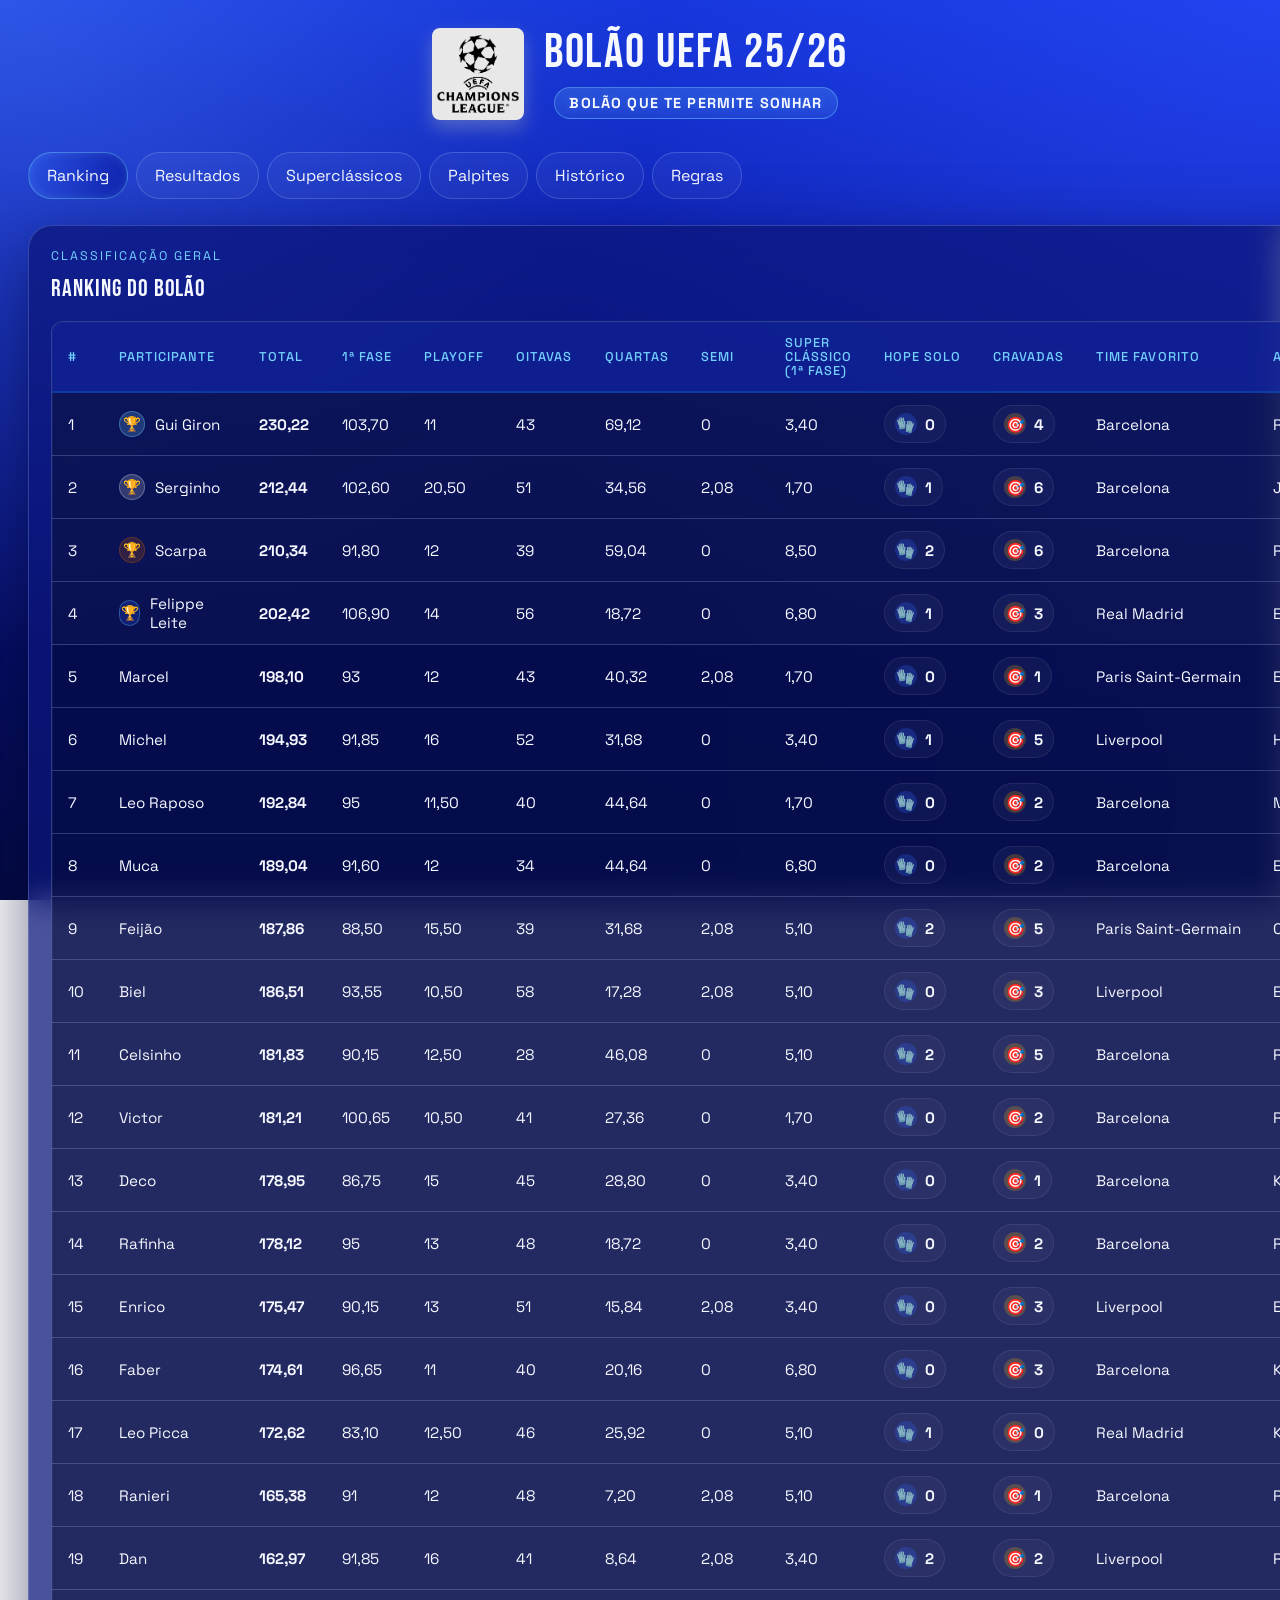
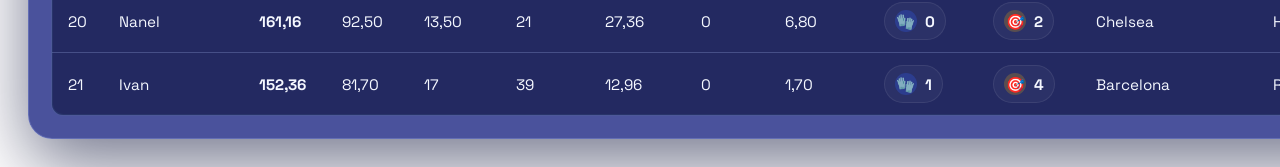
==== 2025-26/index.html @ ebaad3a2 "fix: melhorar ocupacao da pagina no export PDF de palpites" ====
<!doctype html>
<html lang="pt-BR">
  <head>
    <meta charset="UTF-8" />
    <meta name="viewport" content="width=device-width, initial-scale=1.0" />
    <title>Bolão UEFA 25/26</title>
    <link rel="preconnect" href="https://fonts.googleapis.com" />
    <link rel="preconnect" href="https://fonts.gstatic.com" crossorigin />
    <link
      href="https://fonts.googleapis.com/css2?family=Bebas+Neue&family=Space+Grotesk:wght@400;500;700&display=swap"
      rel="stylesheet"
    />
    <link rel="stylesheet" href="./styles.css?v=47.0" />
  </head>
  <body>
    <div class="app-shell">
      <header class="topbar">
        <div class="brand-block">
          <img src="assets/champions-league-mark.png" alt="UEFA Champions League" class="brand-logo" />
          <div>
            <h1 class="brand-title">BOLÃO UEFA 25/26</h1>
            <p class="brand-subtitle brand-motto">BOLÃO QUE TE PERMITE SONHAR</p>
          </div>
        </div>
        <div class="topbar-actions">
          <div id="user-summary" class="user-mini"></div>
          <button id="logout-button" class="ghost-button topbar-button" type="button">Logout</button>
        </div>
      </header>

      <main class="layout">
        <aside class="sidebar">
          <section class="card">
            <h2>Premiações</h2>
            <div id="awards"></div>
          </section>

          <section class="card">
            <h2>Regras rápidas</h2>
            <ul class="compact-list" id="rules-list"></ul>
          </section>
        </aside>

        <section class="content">
          <section class="tabs-bar main-tabs-bar">
            <button id="tab-ranking" class="tab-button is-active" type="button">Ranking</button>
            <button id="tab-results" class="tab-button" type="button">Resultados</button>
            <button id="tab-superclassic" class="tab-button" type="button">Superclássicos</button>
            <button id="tab-predictions" class="tab-button" type="button">Palpites</button>
            <button id="tab-history" class="tab-button" type="button">Histórico</button>
            <button id="tab-rules" class="tab-button" type="button">Regras</button>
            <div class="mobile-tab-picker">
              <label class="sr-only" for="mobile-tab-select">Abrir aba</label>
              <select id="mobile-tab-select">
                <option value="ranking">Ranking</option>
                <option value="results">Resultados</option>
                <option value="superclassic">Superclássicos</option>
                <option value="predictions">Palpites</option>
                <option value="history">Histórico</option>
                <option value="rules">Regras</option>
              </select>
            </div>
          </section>

          <section id="panel-ranking" class="tab-panel is-active">

          <section class="card">
            <div class="section-heading">
              <div>
                <p class="eyebrow">Classificação geral</p>
                <h2>Ranking do bolão</h2>
              </div>
              <span class="tag">Sincronizado com a planilha oficial</span>
            </div>
            <div class="ranking-mobile-view-switch" role="group" aria-label="Alternar visualização do ranking">
              <button id="ranking-view-table-btn" class="tab-button is-active" type="button">Tabela</button>
              <button id="ranking-view-cards-btn" class="tab-button" type="button">Cards</button>
            </div>
            <div class="table-wrap">
              <table class="dashboard-table is-wide">
                <thead>
                  <tr>
                    <th>#</th>
                    <th>Participante</th>
                    <th>Total</th>
                    <th>1ª fase</th>
                    <th>Playoff</th>
                    <th>Oitavas</th>
                    <th>Quartas</th>
                    <th>Semi</th>
                    <th class="ranking-col-superclassic">
                      <span>Super</span>
                      <span>clássico</span>
                      <span>(1ª fase)</span>
                    </th>
                    <th>Hope Solo</th>
                    <th>Cravadas</th>
                    <th>Time favorito</th>
                    <th>Artilheiro</th>
                    <th>Garçom</th>
                  </tr>
                </thead>
                <tbody id="ranking-table"></tbody>
              </table>
            </div>
            <div id="ranking-cards" class="ranking-cards-mobile"></div>
          </section>

          </section>

          <section id="panel-results" class="tab-panel">
            <section class="card">
              <div class="section-heading">
                <div>
                  <p class="eyebrow">Situação Oficial</p>
                  <h2 style="display: flex; align-items: center; gap: 8px">
                    Top 8 da primeira fase
                  </h2>
                </div>
                <span class="tag">Atualizado da UEFA</span>
              </div>
              <div id="top-8-grid" class="top-8-grid"></div>
            </section>

            <section class="card">
              <div class="section-heading">
                <div>
                  <p class="eyebrow">Fechamento da temporada</p>
                  <h2>Campeão, Artilheiro e Garçom oficiais</h2>
                </div>
                <span class="tag">Consulta oficial via Forms</span>
              </div>
              <div id="tournament-outcome-panel" class="rules-panel"></div>
            </section>

            <section class="card">
              <div class="section-heading">
                <div>
                  <p class="eyebrow">Histórico de jogos</p>
                  <h2>Acompanhamento dos Resultados</h2>
                </div>
                <span class="tag">Rodada por Rodada</span>
              </div>
              <div id="results-tabs" class="predictions-tabs" style="margin-bottom: 24px;"></div>
              <div id="matches-list"></div>
            </section>
          </section>

          <section id="panel-superclassic" class="tab-panel">
            <section class="card">
              <div class="section-heading">
                <div>
                  <p class="eyebrow">Pontuação adicional</p>
                  <h2>Superclássicos</h2>
                </div>
                <span class="tag">Base inicial vinda do Forms salvo na pasta</span>
              </div>
              <div id="superclassic-panel" class="rules-panel"></div>
            </section>
          </section>

          <section id="panel-history" class="tab-panel">
            <section class="history-layout">
            <section class="card">
              <div class="section-heading">
                <div>
                  <p class="eyebrow">Memória do bolão</p>
                  <h2>Histórico dos últimos vencedores</h2>
                </div>
                <span class="tag">Base oficial do bolão</span>
              </div>
              <div class="table-wrap">
                <table class="dashboard-table is-wide">
                  <thead>
                    <tr>
                      <th>Temporada</th>
                      <th>Taça Guanabara</th>
                      <th>1º</th>
                      <th>2º</th>
                      <th>3º</th>
                      <th>4º</th>
                      <th>Participantes</th>
                    </tr>
                  </thead>
                  <tbody id="history-table"></tbody>
                </table>
              </div>
            </section>

            <section class="card hall-card">
              <div class="section-heading">
                <div>
                  <p class="eyebrow">Legado</p>
                  <h2>Hall da Fama</h2>
                </div>
              </div>
              <div id="hall-of-fame"></div>
            </section>
            </section>
          </section>

          <section id="panel-predictions" class="tab-panel">
            <section class="card">
              <div class="section-heading">
                <div>
                  <p class="eyebrow">Consulta estruturada</p>
                  <h2>Palpites da galera</h2>
                </div>
                <span class="tag">Consulta por participante até as oitavas</span>
              </div>
              <div id="predictions-consultation" class="predictions-consultation"></div>
            </section>


          </section>

          <section id="panel-rules" class="tab-panel">
            <section class="card">
              <div class="section-heading">
                <div>
                  <p class="eyebrow">Consulta oficial</p>
                  <h2>Regras do bolão</h2>
                </div>
                <span class="tag">Disponível para todos os participantes</span>
              </div>
              <div id="rules-panel" class="rules-panel"></div>
            </section>
          </section>
        </section>
      </main>
    </div>

    <div id="login-modal" class="login-modal hidden">
      <form id="login-form" class="login-card">
        <p class="eyebrow">Acesso livre</p>
        <h2>Identificar participante</h2>
        <p class="login-copy">
          No primeiro acesso, use a senha inicial comum do bolão. Antes de enviar palpites das
          quartas, a troca para senha pessoal é obrigatória.
        </p>
        <p id="login-mode-hint" class="muted"></p>
        <div id="login-email-group" class="input-group" style="margin-bottom: 12px; display: none">
          <label for="login-email">E-mail</label>
          <input type="email" id="login-email" placeholder="seuemail@exemplo.com" autocomplete="email" />
        </div>
        <div id="login-password-group" class="input-group" style="margin-bottom: 12px; display: none">
          <label for="login-password">Senha</label>
          <input type="password" id="login-password" placeholder="Digite sua senha" autocomplete="current-password" />
        </div>
        <button id="forgot-password-button" class="ghost-button" type="button" style="margin-top: 8px; display: none">
          Esqueci a senha
        </button>
        <div id="login-participant-group" class="input-group" style="margin-bottom:24px">
          <label for="login-user">Seu nome de palpiteiro</label>
          <input type="text" id="login-user" list="participant-list" placeholder="Digite ou selecione..." autocomplete="off" />
          <datalist id="participant-list"></datalist>
        </div>

        <button class="primary-button" type="submit">Continuar</button>
        <button id="skip-login-button" class="ghost-button" type="button">Entrar sem identificar</button>
        <p id="login-feedback" class="feedback"></p>
      </form>
    </div>

    <script src="./league-phase.js?v=30.0"></script>
    <script src="./api/ranking.js?v=40.0"></script>
    <script src="./api/matches.js?v=39.0"></script>
    <script src="./data.js?v=48.0"></script>
    <script src="./results-data.js?v=32.0"></script>
    <script src="./superclassicos.js?v=38.0"></script>
    <script src="./app.js?v=102.0"></script>
  </body>
</html>
---- 2025-26/styles.css ----
:root {
  --bg: #050d5c;
  --bg-soft: #1f3eff;
  --panel: rgba(12, 22, 122, 0.74);
  --panel-strong: rgba(22, 44, 188, 0.86);
  --line: rgba(178, 201, 255, 0.24);
  --text: #f5f8ff;
  --muted: #b7c8ff;
  --accent: #75d1ff;
  --accent-strong: #00ff87; /* Vibrant green for exact/success */
  --danger: #ff4757;
  --shadow: 0 24px 70px rgba(2, 8, 48, 0.55);
  --glass-blur: blur(16px);
}

* {
  box-sizing: border-box;
}

html {
  -webkit-text-size-adjust: 100%;
  text-size-adjust: 100%;
}

.sr-only {
  position: absolute;
  width: 1px;
  height: 1px;
  padding: 0;
  margin: -1px;
  overflow: hidden;
  clip: rect(0, 0, 0, 0);
  white-space: nowrap;
  border: 0;
}

body {
  margin: 0;
  min-height: 100vh;
  font-family: "Space Grotesk", sans-serif;
  color: var(--text);
  background:
    radial-gradient(circle at top left, rgba(83, 133, 255, 0.42), transparent 42%),
    radial-gradient(circle at top right, rgba(43, 77, 255, 0.6), transparent 52%),
    radial-gradient(circle at bottom right, rgba(117, 209, 255, 0.14), transparent 44%),
    linear-gradient(180deg, #1434d8 0%, #0b1ca6 34%, #060d62 72%, #040a42 100%);
  background-attachment: fixed;
}

button,
input,
select {
  font: inherit;
}

.app-shell {
  max-width: 1440px;
  margin: 0 auto;
  padding: 28px;
  --text: #f5f8ff;
  --muted: #b7c8ff;
}

/* Exceções pedidas: manter visual original nas abas Superclássicos e Palpites */
#panel-superclassic,
#panel-predictions {
  --text: #f5f8ff;
  --muted: #b7c8ff;
}

.topbar {
  display: flex;
  justify-content: center;
  align-items: center;
  flex-wrap: wrap;
  gap: 16px;
  margin-bottom: 32px;
  position: relative;
  text-align: center;
}

.user-mini {
  display: inline-flex;
  align-items: center;
  min-height: 38px;
  padding: 8px 12px;
  border: 1px solid var(--line);
  border-radius: 999px;
  background: rgba(255, 255, 255, 0.05);
  color: var(--text);
  font-size: 0.83rem;
}

.brand-block {
  display: flex;
  align-items: center;
  gap: 20px;
  margin: 0 auto;
}

.brand-logo {
  width: 92px;
  height: auto;
  display: block;
  border-radius: 8px;
  filter: invert(1) brightness(0.88) contrast(1.08);
  box-shadow: 0 8px 18px rgba(2, 8, 48, 0.28);
}

.brand-title {
  margin: 0;
  font-family: "Bebas Neue", sans-serif;
  font-weight: 400;
  font-size: clamp(2.4rem, 4vw, 3rem);
  line-height: 1;
  letter-spacing: 0.04em;
  color: var(--text);
}

.brand-subtitle {
  margin: 8px 0 0;
  font-size: 1rem;
  color: var(--muted);
}

.brand-motto {
  display: inline-flex;
  align-items: center;
  justify-content: center;
  margin-top: 10px;
  padding: 6px 14px;
  border-radius: 999px;
  border: 1px solid rgba(117, 209, 255, 0.42);
  background: linear-gradient(180deg, rgba(117, 209, 255, 0.2), rgba(117, 209, 255, 0.1));
  color: #f5f8ff;
  font-size: 0.9rem;
  font-weight: 700;
  letter-spacing: 0.08em;
  text-transform: uppercase;
  text-shadow: 0 0 10px rgba(117, 209, 255, 0.24);
}

.topbar-actions {
  display: flex;
  align-items: center;
  gap: 12px;
  position: absolute;
  right: 0;
  top: 50%;
  transform: translateY(-50%);
}

.topbar-button {
  margin-top: 0;
  padding: 10px 16px;
  font-size: 0.85rem;
  width: auto;
}

.hero-strip {
  margin-bottom: 20px;
}

.hero-copy-card {
  width: min(100%, 1040px);
  border: 1px solid var(--line);
  border-radius: 22px;
  background: linear-gradient(180deg, rgba(14, 32, 142, 0.8), rgba(7, 18, 88, 0.72));
  backdrop-filter: var(--glass-blur);
  -webkit-backdrop-filter: var(--glass-blur);
  box-shadow: var(--shadow);
  padding: 18px 20px;
  display: grid;
  gap: 10px;
}

.hero-copy-card h2 {
  margin: 0;
  font-family: "Bebas Neue", sans-serif;
  letter-spacing: 0.04em;
  font-weight: 400;
  font-size: clamp(1.35rem, 3.2vw, 2rem);
}

.hero {
  display: grid;
  grid-template-columns: 1.4fr 0.8fr;
  gap: 24px;
  align-items: stretch;
  margin-bottom: 24px;
}

.hero h1,
.sidebar h2,
.content h2,
.login-card h2 {
  margin: 0;
  font-family: "Bebas Neue", sans-serif;
  letter-spacing: 0.04em;
  font-weight: 400;
}

.hero h1 {
  font-size: clamp(3rem, 8vw, 5.8rem);
  line-height: 0.92;
  max-width: 9ch;
}

.competition-mark {
  width: 118px;
  margin-bottom: 14px;
}

.competition-logo {
  display: block;
  width: 100%;
  height: auto;
  filter: drop-shadow(0 18px 38px rgba(0, 212, 255, 0.14));
  object-fit: contain;
}

.hero-copy,
.panel-foot,
.login-copy,
.muted {
  color: var(--muted);
}

.hero-panel,
.card,
.login-card {
  background: var(--panel);
  backdrop-filter: var(--glass-blur);
  -webkit-backdrop-filter: var(--glass-blur);
  border: 1px solid var(--line);
  border-radius: 24px;
  box-shadow: var(--shadow);
  transition: transform 0.3s cubic-bezier(0.175, 0.885, 0.32, 1.275), box-shadow 0.3s ease;
}

.hero-panel:hover,
.card:hover {
  transform: translateY(-4px);
  box-shadow: 0 32px 80px rgba(0, 212, 255, 0.08), var(--shadow);
}

.hero-panel {
  padding: 24px;
  display: flex;
  flex-direction: column;
  justify-content: space-between;
}

.panel-label,
.eyebrow {
  margin: 0 0 10px;
  text-transform: uppercase;
  letter-spacing: 0.16em;
  font-size: 0.78rem;
  color: var(--accent);
}

.layout {
  display: grid;
  grid-template-columns: minmax(0, 1fr);
  gap: 24px;
}

.sidebar,
.content {
  display: grid;
  gap: 20px;
  align-content: start;
}

.sidebar {
  display: none;
}

.card {
  padding: 22px;
}

.user-card {
  position: sticky;
  top: 18px;
}

.ghost-button,
.primary-button {
  width: 100%;
  border: 0;
  border-radius: 16px;
  padding: 14px 18px;
  cursor: pointer;
  transition: transform 150ms ease, opacity 150ms ease;
}

.ghost-button {
  background: rgba(255, 255, 255, 0.06);
  color: var(--text);
  margin-top: 16px;
}

.primary-button {
  background: linear-gradient(90deg, #86dcff, #2a67ff);
  color: #021133;
  font-weight: 700;
  box-shadow: 0 4px 15px rgba(42, 103, 255, 0.42);
}

.ghost-button:hover,
.primary-button:hover {
  transform: translateY(-1px);
}

.cards-grid {
  display: grid;
  grid-template-columns: repeat(4, minmax(0, 1fr));
  gap: 16px;
}

.tabs-bar {
  display: flex;
  gap: 8px;
  overflow-x: auto;
  padding-bottom: 6px;
  -webkit-overflow-scrolling: touch;
  scrollbar-width: none;
}
.tabs-bar::-webkit-scrollbar {
  display: none;
}

.main-tabs-bar {
  scroll-snap-type: x proximity;
}

.main-tabs-bar .tab-button {
  scroll-snap-align: start;
}

.main-tabs-bar .mobile-tab-picker {
  display: none;
}

.mobile-tab-picker select {
  width: 100%;
  border-radius: 14px;
}

.tab-button {
  border: 1px solid var(--line);
  background: rgba(255, 255, 255, 0.04);
  color: var(--text);
  border-radius: 999px;
  padding: 12px 18px;
  cursor: pointer;
  transition: background 150ms ease, transform 150ms ease;
}

.tab-button.is-active {
  background: linear-gradient(90deg, rgba(55, 102, 255, 0.34), rgba(11, 28, 166, 0.74));
  border-color: rgba(117, 209, 255, 0.44);
  box-shadow: inset 0 0 10px rgba(117, 209, 255, 0.18);
}

.tab-button:hover {
  transform: translateY(-1px);
}

.tab-panel {
  display: none;
  gap: 20px;
}

.tab-panel.is-active {
  display: grid;
}

.history-layout {
  display: grid;
  gap: 20px;
}

.rules-panel,
.results-phases {
  display: grid;
  gap: 18px;
}

.league-phase-grid {
  display: grid;
  grid-template-columns: repeat(3, minmax(0, 1fr));
  gap: 12px;
}

.superclassic-submissions {
  display: grid;
  grid-template-columns: repeat(2, minmax(0, 1fr));
  gap: 12px;
}

.league-row-card {
  display: grid;
  gap: 6px;
  padding: 14px;
  border-radius: 18px;
  border: 1px solid var(--line);
  background: rgba(255, 255, 255, 0.03);
}

.rules-card,
.phase-block {
  border: 1px solid var(--line);
  border-radius: 22px;
  padding: 18px;
  background: rgba(255, 255, 255, 0.02);
}

.rules-card h3,
.phase-block h3 {
  margin: 0 0 14px;
  font-family: "Bebas Neue", sans-serif;
  letter-spacing: 0.04em;
  font-weight: 400;
  font-size: 1.7rem;
}

.rules-detail-list {
  margin: 0;
  padding-left: 18px;
  display: grid;
  gap: 10px;
  color: var(--muted);
}

.phase-block-header {
  display: flex;
  justify-content: space-between;
  align-items: center;
  gap: 12px;
  margin-bottom: 18px;
}

.predictions-gallery {
  display: grid;
  grid-template-columns: repeat(2, minmax(0, 1fr));
  gap: 16px;
}

.predictions-consultation {
  display: grid;
  gap: 16px;
}

.predictions-subtabs {
  display: flex;
  flex-wrap: nowrap;
  gap: 8px;
  overflow-x: auto;
  -webkit-overflow-scrolling: touch;
  scrollbar-width: thin;
}

.predictions-subtabs--framed {
  border-bottom: 1px solid var(--line);
  padding-bottom: 8px;
}

.predictions-tab-button {
  border: 1px solid transparent;
  border-radius: 999px;
  background: rgba(255, 255, 255, 0.04);
  color: var(--muted);
  padding: 8px 14px;
  font-size: 0.85rem;
  font-weight: 600;
  white-space: nowrap;
  cursor: pointer;
}

.predictions-tab-button:hover {
  border-color: rgba(255, 255, 255, 0.18);
}

.predictions-tab-button.is-active {
  background: rgba(55, 102, 255, 0.26);
  border-color: rgba(117, 209, 255, 0.4);
  color: var(--text);
}

.predictions-export-actions {
  display: flex;
  gap: 10px;
  flex-wrap: wrap;
  margin: 4px 0 6px;
}

.predictions-export-actions .ghost-button {
  width: auto;
  margin-top: 0;
  min-width: 190px;
  padding: 10px 14px;
  border-radius: 12px;
}

.predictions-export-actions .ghost-button:disabled {
  opacity: 0.5;
  cursor: not-allowed;
}

.predictions-export-hint {
  margin: 0;
  font-size: 0.84rem;
}

.predictions-matrix-section {
  display: grid;
  gap: 12px;
}

.predictions-section-title {
  margin: 4px 0 0;
  color: var(--text);
  font-size: 1rem;
  letter-spacing: 0.03em;
}

.table-wrapper {
  overflow-x: auto;
  border-radius: 12px;
  border: 1px solid var(--line);
  max-width: 100%;
  -webkit-overflow-scrolling: touch;
  background: rgba(5, 12, 76, 0.42);
  box-shadow: inset 0 0 0 1px rgba(117, 209, 255, 0.08);
}

.predictions-matrix-table {
  width: 100%;
  min-width: 740px;
  border-collapse: collapse;
  text-align: center;
  background: rgba(0, 0, 0, 0.2);
}

.predictions-matrix-table th {
  background: rgba(22, 44, 188, 0.5);
  color: var(--text);
  padding: 12px 10px;
  border: 1px solid var(--line);
  font-weight: 600;
  font-size: 0.78rem;
  letter-spacing: 0.04em;
  text-transform: uppercase;
  vertical-align: top;
}

.predictions-matrix-table td {
  padding: 10px 8px;
  border: 1px solid var(--line);
  color: #ecf3ff;
  font-weight: 600;
  background: rgba(255, 255, 255, 0.015);
}

.predictions-matrix-table tr:nth-child(even) td {
  background: rgba(255, 255, 255, 0.03);
}

.predictions-matrix-table td.participant-name {
  text-align: left;
  font-weight: 700;
  background: rgba(8, 20, 90, 0.96);
  position: sticky;
  left: 0;
  z-index: 2;
  min-width: 180px;
}

.predictions-column-subtitle {
  font-size: 0.68rem;
  color: var(--muted);
  margin-bottom: 6px;
}

.predictions-column-title {
  margin-bottom: 8px;
  color: var(--text);
  font-size: 0.88rem;
  text-transform: none;
  letter-spacing: 0.01em;
}

.predictions-column-official {
  display: inline-flex;
  align-items: center;
  justify-content: center;
  padding: 4px 10px;
  border-radius: 999px;
  border: 1px solid rgba(117, 209, 255, 0.34);
  background: rgba(36, 84, 255, 0.2);
  color: #e3f4ff;
  font-size: 0.74rem;
  letter-spacing: 0.02em;
}

.predictions-participant-cell {
  display: inline-flex;
  align-items: center;
  gap: 8px;
}

.predictions-participant-avatar {
  width: 24px;
  height: 24px;
  border-radius: 999px;
  display: inline-flex;
  align-items: center;
  justify-content: center;
  background: rgba(255, 255, 255, 0.12);
  font-size: 0.72rem;
}

.predictions-matrix-table td.hit-exact {
  background: rgba(0, 255, 135, 0.18) !important;
  color: #d8f3dc;
}

.predictions-matrix-table td.hit-trend {
  background: rgba(117, 209, 255, 0.18) !important;
  color: #f5f8ff;
}

.predictions-cell-mark {
  display: block;
  margin-top: 4px;
  font-size: 0.64rem;
  letter-spacing: 0.05em;
  text-transform: uppercase;
}

.predictions-cell-mark.exact {
  color: #93ecbd;
}

.predictions-cell-mark.trend {
  color: #cfe2ff;
}

.predictions-mobile-board {
  display: none;
  gap: 12px;
}

.cravadas-mobile-card .prediction-mobile-stats {
  gap: 6px;
}

.cravadas-mobile-card .prediction-mobile-stat {
  text-transform: none;
}

.cravadas-mobile-games {
  margin: 0;
  font-size: 0.82rem;
  line-height: 1.35;
  color: #d9e8ff;
}

.cravadas-mobile-list {
  margin: 6px 0 0;
  padding-left: 18px;
  display: grid;
  gap: 4px;
}

.cravadas-mobile-list li {
  line-height: 1.35;
}

.prediction-mobile-match {
  border: 1px solid var(--line);
  border-radius: 16px;
  padding: 12px;
  background: rgba(255, 255, 255, 0.03);
  display: grid;
  gap: 10px;
}

.prediction-mobile-head {
  display: grid;
  gap: 6px;
}

.prediction-mobile-stats {
  display: flex;
  flex-wrap: wrap;
  gap: 8px;
}

.prediction-mobile-stat {
  display: inline-flex;
  align-items: center;
  border-radius: 999px;
  padding: 4px 10px;
  font-size: 0.68rem;
  letter-spacing: 0.04em;
  text-transform: uppercase;
  border: 1px solid rgba(255, 255, 255, 0.18);
  background: rgba(255, 255, 255, 0.05);
  color: #e8f2ff;
}

.prediction-mobile-stat.exact {
  border-color: rgba(0, 255, 135, 0.34);
  background: rgba(0, 255, 135, 0.14);
  color: #9af4c4;
}

.prediction-mobile-stat.trend {
  border-color: rgba(117, 209, 255, 0.35);
  background: rgba(117, 209, 255, 0.18);
  color: #f5f8ff;
}

.prediction-mobile-stat.neutral {
  border-color: rgba(255, 255, 255, 0.2);
  background: rgba(255, 255, 255, 0.06);
  color: #d5e5ff;
}

.prediction-mobile-group {
  display: grid;
  gap: 8px;
}

.prediction-mobile-group-title {
  margin: 0;
  font-size: 0.78rem;
  letter-spacing: 0.08em;
  text-transform: uppercase;
  color: var(--muted);
}

.prediction-mobile-empty-hit {
  margin: 0;
  font-size: 0.82rem;
}

.prediction-mobile-list {
  list-style: none;
  margin: 0;
  padding: 0;
  display: grid;
  gap: 8px;
}

.prediction-mobile-row {
  border: 1px solid rgba(255, 255, 255, 0.1);
  border-radius: 12px;
  padding: 8px 10px;
  display: grid;
  grid-template-columns: minmax(0, 1fr) auto;
  gap: 8px;
  align-items: center;
  background: rgba(0, 0, 0, 0.2);
}

.prediction-mobile-row.is-exact {
  border-color: rgba(0, 255, 135, 0.32);
  background: rgba(0, 255, 135, 0.12);
}

.prediction-mobile-row.is-trend {
  border-color: rgba(117, 209, 255, 0.36);
  background: rgba(117, 209, 255, 0.16);
}

.prediction-mobile-row.is-neutral {
  border-color: rgba(255, 255, 255, 0.12);
  background: rgba(255, 255, 255, 0.04);
}

.prediction-mobile-name {
  font-size: 0.9rem;
  color: var(--text);
}

.prediction-mobile-pick {
  font-size: 0.95rem;
  font-weight: 700;
  color: #eaf2ff;
}

.prediction-mobile-details {
  border: 1px dashed rgba(255, 255, 255, 0.18);
  border-radius: 12px;
  padding: 8px 10px;
  background: rgba(255, 255, 255, 0.03);
}

.prediction-mobile-details summary {
  cursor: pointer;
  font-size: 0.8rem;
  color: var(--muted);
  list-style: none;
}

.prediction-mobile-details summary::-webkit-details-marker {
  display: none;
}

.prediction-mobile-details summary::after {
  content: " ▾";
}

.prediction-mobile-details[open] summary::after {
  content: " ▴";
}

.prediction-mobile-details .prediction-mobile-list {
  margin-top: 8px;
}

.prediction-mobile-list.is-secondary .prediction-mobile-row {
  opacity: 0.9;
}

.empty-state {
  border: 1px dashed rgba(255, 255, 255, 0.2);
  border-radius: 14px;
  padding: 16px;
  text-align: center;
  color: var(--muted);
}

.prediction-consult-card {
  border: 1px solid var(--line);
  border-radius: 22px;
  padding: 18px;
  background: linear-gradient(180deg, rgba(12, 30, 136, 0.96), rgba(6, 15, 82, 0.94));
  display: grid;
  gap: 16px;
}

.prediction-consult-header {
  display: flex;
  justify-content: space-between;
  gap: 12px;
  align-items: center;
}

.prediction-consult-sections {
  display: grid;
  grid-template-columns: repeat(2, minmax(0, 1fr));
  gap: 16px;
}

.prediction-consult-block {
  display: grid;
  gap: 12px;
}

.prediction-consult-block h3 {
  margin: 0;
  font-family: "Bebas Neue", sans-serif;
  letter-spacing: 0.04em;
  font-weight: 400;
  font-size: 1.5rem;
}

.compact-table th,
.compact-table td {
  padding: 10px 12px;
  font-size: 0.9rem;
  vertical-align: top;
}

.prediction-card {
  border: 1px solid var(--line);
  border-radius: 22px;
  overflow: hidden;
  background: linear-gradient(180deg, rgba(12, 30, 136, 0.96), rgba(6, 15, 82, 0.94));
}

.prediction-card-body {
  padding: 16px;
  display: grid;
  gap: 10px;
}

.prediction-card img {
  width: 100%;
  display: block;
  background: #fff;
}

.result-chip-row {
  display: flex;
  flex-wrap: wrap;
  gap: 8px;
}

.result-chip {
  display: inline-flex;
  align-items: center;
  padding: 8px 10px;
  border-radius: 999px;
  font-size: 0.8rem;
  border: 1px solid rgba(255, 255, 255, 0.1);
  background: rgba(255, 255, 255, 0.04);
  color: var(--text);
}

.result-chip.hit {
  background: rgba(59, 201, 114, 0.14);
  border-color: rgba(59, 201, 114, 0.26);
  color: #d8f3dc;
}

.result-chip.miss {
  background: rgba(255, 107, 107, 0.14);
  border-color: rgba(255, 107, 107, 0.26);
  color: #ffd8d8;
}

.result-chip.exact {
  background: rgba(59, 201, 114, 0.14);
  border-color: rgba(59, 201, 114, 0.26);
  color: #d8f3dc;
}

.result-chip.trend {
  background: rgba(117, 209, 255, 0.16);
  border-color: rgba(117, 209, 255, 0.3);
  color: #f5f8ff;
}

.prediction-highlights {
  display: grid;
  gap: 10px;
  margin-top: 6px;
  padding-top: 12px;
  border-top: 1px solid rgba(255, 255, 255, 0.08);
}

.prediction-highlight-block {
  display: grid;
  gap: 8px;
}

.prediction-highlight-label {
  font-size: 0.78rem;
  text-transform: uppercase;
  letter-spacing: 0.12em;
  color: var(--muted);
}

.prediction-highlight-list {
  display: flex;
  flex-wrap: wrap;
  gap: 8px;
}

.stat-card {
  padding: 18px;
  border-radius: 22px;
  background: linear-gradient(180deg, rgba(24, 52, 182, 0.88), rgba(7, 18, 88, 0.92));
  border: 1px solid var(--line);
}

.stat-card strong {
  display: block;
  font-size: 2rem;
  margin-top: 8px;
}

.section-heading {
  display: flex;
  justify-content: space-between;
  align-items: center;
  gap: 12px;
  margin-bottom: 18px;
}

.tag,
.status-pill {
  display: inline-flex;
  align-items: center;
  gap: 8px;
  padding: 8px 12px;
  border-radius: 999px;
  background: rgba(0, 212, 255, 0.12);
  border: 1px solid rgba(0, 212, 255, 0.2);
  color: var(--accent);
  font-size: 0.82rem;
}

.table-wrap {
  overflow-x: auto;
  border-radius: 12px;
  border: 1px solid var(--line);
  margin-top: 8px;
  background: rgba(5, 12, 76, 0.42);
  box-shadow: inset 0 0 0 1px rgba(117, 209, 255, 0.08);
}

table {
  width: 100%;
  border-collapse: separate;
  border-spacing: 0;
}

.dashboard-table {
  background: rgba(0, 0, 0, 0.2);
}

.dashboard-table.is-wide {
  min-width: 980px;
}

.dashboard-table th {
  background: rgba(22, 44, 188, 0.56);
  color: var(--accent);
  font-weight: 500;
  text-transform: uppercase;
  letter-spacing: 0.08em;
  font-size: 0.8rem;
  padding: 14px 16px;
  text-align: left;
  border-bottom: 2px solid rgba(0, 212, 255, 0.15);
}

.dashboard-table tbody tr {
  transition: background 150ms ease;
}

.dashboard-table tbody tr:hover {
  background: rgba(255, 255, 255, 0.05);
}

.dashboard-table td {
  padding: 12px 16px;
  border-bottom: 1px solid var(--line);
  color: var(--text);
  font-size: 0.95rem;
  vertical-align: middle;
}

#panel-ranking .ranking-col-superclassic {
  width: 84px;
  min-width: 84px;
  white-space: normal;
  line-height: 1.08;
}

#panel-ranking .ranking-col-superclassic span {
  display: block;
}

#panel-ranking .dashboard-table th,
#panel-ranking .dashboard-table td {
  white-space: nowrap;
}

#panel-ranking .dashboard-table th:nth-child(2),
#panel-ranking .dashboard-table td:nth-child(2) {
  white-space: normal;
  min-width: 140px;
}

#panel-ranking .dashboard-table td:nth-child(8) {
  width: 84px;
  min-width: 84px;
  white-space: nowrap;
}

#panel-ranking .dashboard-table td:nth-child(9),
#panel-ranking .dashboard-table td:nth-child(10) {
  width: 90px;
  min-width: 90px;
  white-space: nowrap;
}

.dashboard-table tbody tr:last-child td {
  border-bottom: none;
}

thead th {
  color: var(--muted);
  font-size: 0.84rem;
  text-transform: uppercase;
  letter-spacing: 0.08em;
}

.name-cell {
  display: inline-flex;
  align-items: center;
  gap: 10px;
}

.hope-solo-cell {
  display: inline-flex;
  align-items: center;
  gap: 8px;
  padding: 7px 10px;
  border-radius: 999px;
  background: rgba(255, 255, 255, 0.04);
  border: 1px solid rgba(255, 255, 255, 0.08);
}

.glove-mark {
  display: inline-flex;
  align-items: center;
  justify-content: center;
  width: 22px;
  height: 22px;
  border-radius: 999px;
  background: rgba(46, 96, 255, 0.26);
}

.target-mark {
  background: rgba(255, 184, 0, 0.22);
}

.prize-mark {
  display: inline-flex;
  align-items: center;
  justify-content: center;
  width: 26px;
  height: 26px;
  border-radius: 999px;
  font-size: 0.9rem;
  background: rgba(255, 255, 255, 0.06);
  border: 1px solid rgba(255, 255, 255, 0.08);
}

.prize-gold {
  background: rgba(117, 209, 255, 0.2);
  border-color: rgba(117, 209, 255, 0.34);
}

.prize-silver {
  background: rgba(203, 213, 225, 0.2);
  border-color: rgba(203, 213, 225, 0.32);
}

.prize-bronze {
  background: rgba(180, 83, 9, 0.22);
  border-color: rgba(180, 83, 9, 0.34);
}

.prize-top4 {
  background: rgba(46, 96, 255, 0.2);
  border-color: rgba(117, 209, 255, 0.3);
}

.row-award td {
  background: rgba(255, 255, 255, 0.02);
}

.ranking-mobile-view-switch {
  display: none;
}

.ranking-cards-mobile {
  display: none;
  gap: 10px;
}

.ranking-mobile-card {
  border-radius: 14px;
  border: 1px solid rgba(117, 209, 255, 0.22);
  background: linear-gradient(180deg, rgba(12, 30, 136, 0.92), rgba(6, 15, 82, 0.9));
  padding: 12px;
  display: grid;
  gap: 8px;
}

.ranking-mobile-card.is-award {
  border-color: rgba(117, 209, 255, 0.44);
  box-shadow: 0 10px 22px rgba(2, 8, 48, 0.26);
}

.ranking-mobile-card-head {
  display: flex;
  align-items: center;
  justify-content: space-between;
}

.ranking-mobile-position {
  font-weight: 800;
  font-size: 1.08rem;
  letter-spacing: 0.02em;
  color: #ffd166;
  text-shadow: 0 0 10px rgba(255, 209, 102, 0.2);
}

.ranking-mobile-card h3 {
  margin: 0;
  font-size: 1.16rem;
  font-weight: 800;
  line-height: 1.25;
  color: #ffe7ad;
  text-shadow: 0 0 10px rgba(255, 209, 102, 0.2);
}

.ranking-mobile-total {
  margin: 0;
  font-weight: 700;
  font-size: 1rem;
}

.ranking-mobile-breakdown {
  display: grid;
  gap: 6px;
  grid-template-columns: repeat(2, minmax(0, 1fr));
}

.ranking-mobile-breakdown span,
.ranking-mobile-extra span,
.ranking-mobile-picks span {
  display: grid;
  gap: 2px;
  font-size: 0.85rem;
  color: var(--muted);
}

.ranking-mobile-breakdown strong,
.ranking-mobile-extra strong,
.ranking-mobile-picks strong {
  color: var(--text);
  font-size: 0.72rem;
  text-transform: uppercase;
  letter-spacing: 0.06em;
}

.ranking-mobile-extra,
.ranking-mobile-picks {
  display: grid;
  gap: 6px;
}

.matches-grid {
  display: grid;
  grid-template-columns: repeat(2, minmax(0, 1fr));
  gap: 16px;
}

.results-tabs {
  margin-bottom: 24px;
  border-bottom: 1px solid var(--line);
  padding-bottom: 12px;
}

.results-summary {
  margin-bottom: 24px;
  text-align: center;
}

.results-summary h3 {
  margin: 0 0 8px;
}

.results-phase-block {
  display: grid;
  gap: 18px;
  margin-bottom: 28px;
}

.results-source-note {
  margin: 12px 0 0;
}

.results-source-note a {
  color: var(--accent);
}

.top-8-grid,
.qualified-grid {
  display: grid;
  grid-template-columns: repeat(4, minmax(0, 1fr));
  gap: 14px;
}

.qualified-card {
  display: grid;
  justify-items: center;
  gap: 10px;
  padding: 18px 14px;
  border-radius: 20px;
  border: 1px solid var(--line);
  background: linear-gradient(180deg, rgba(18, 38, 160, 0.96), rgba(7, 16, 86, 0.94));
  text-align: center;
}

.qualified-card strong {
  font-size: 0.95rem;
}

.match-card {
  border-radius: 22px;
  padding: 18px;
  border: 1px solid var(--line);
  background: linear-gradient(180deg, rgba(12, 30, 136, 0.96), rgba(6, 15, 82, 0.94));
}

.match-card.is-superclassic,
.league-row-card.is-superclassic {
  border-color: rgba(117, 209, 255, 0.48);
  box-shadow: 0 0 0 1px rgba(117, 209, 255, 0.16), 0 18px 40px rgba(117, 209, 255, 0.12);
  background:
    radial-gradient(circle at top right, rgba(117, 209, 255, 0.18), transparent 28%),
    linear-gradient(180deg, rgba(20, 44, 166, 0.98), rgba(7, 18, 88, 0.96));
}

.match-header,
.teams,
.scoreline,
.prediction-row,
.classification-grid {
  display: grid;
  gap: 12px;
}

.match-header,
.teams,
.scoreline {
  grid-template-columns: 1fr auto;
  align-items: center;
}

.scoreline strong {
  font-size: 2rem;
}

.teams span:last-child,
.scoreline strong:last-child {
  text-align: right;
}

.team-line {
  display: inline-flex;
  align-items: center;
  gap: 10px;
}

.team-line.right {
  justify-self: end;
}

.match-header-tags,
.superclassic-card-header {
  display: inline-flex;
  align-items: center;
  gap: 10px;
  justify-self: end;
  flex-wrap: wrap;
}

.match-card-note {
  margin: 0;
}

.team-badge {
  width: 42px;
  height: 50px;
  display: inline-block;
  flex: 0 0 auto;
}

.team-badge.sm {
  width: 28px;
  height: 34px;
}

.team-badge.lg {
  width: 48px;
  height: 58px;
}

.team-badge svg {
  width: 100%;
  height: 100%;
  display: block;
}

.team-badge img {
  width: 100%;
  height: 100%;
  object-fit: contain;
  display: block;
  filter: drop-shadow(0 8px 18px rgba(0, 0, 0, 0.32));
}

.team-fallback {
  width: 100%;
  height: 100%;
  display: grid;
  place-items: center;
  border-radius: 16px;
  background: linear-gradient(180deg, rgba(0, 212, 255, 0.18), rgba(0, 212, 255, 0.06));
  border: 1px solid rgba(255, 255, 255, 0.12);
  color: var(--text);
  font-size: 0.75rem;
  font-weight: 700;
}

.status-live {
  color: #eaf2ff;
  background: rgba(117, 209, 255, 0.14);
  border-color: rgba(117, 209, 255, 0.28);
}

.status-finished {
  color: #d8f3dc;
  background: rgba(59, 201, 114, 0.12);
  border-color: rgba(59, 201, 114, 0.22);
}

.status-upcoming {
  color: #c4d7ff;
  background: rgba(92, 137, 255, 0.12);
  border-color: rgba(92, 137, 255, 0.22);
}

.compact-list {
  margin: 0;
  padding-left: 18px;
  color: var(--muted);
  display: grid;
  gap: 10px;
}

.predictions-form {
  display: grid;
  gap: 22px;
}

.qf-form-shell {
  display: grid;
  gap: 22px;
}

.qf-toolbar {
  display: flex;
  justify-content: space-between;
  gap: 16px;
  align-items: center;
}

.qf-clear-button {
  width: auto;
  margin-top: 0;
}

.qf-match-card {
  gap: 16px;
}

.qf-legs {
  display: grid;
  gap: 12px;
}

.qf-leg-row {
  display: flex;
  justify-content: space-between;
  gap: 12px;
  align-items: center;
}

.qf-leg-label {
  min-width: 52px;
  font-size: 0.9rem;
  color: var(--muted);
}

.qf-score-inputs {
  display: inline-flex;
  align-items: center;
  gap: 8px;
}

.qf-score-input {
  width: 56px;
  padding: 10px 8px;
  text-align: center;
}

.qf-actions-block {
  gap: 10px;
}

.form-block {
  border: 1px solid var(--line);
  border-radius: 22px;
  padding: 18px;
  background: rgba(255, 255, 255, 0.02);
}

.closing-audit-block {
  margin-top: 18px;
  padding-top: 14px;
  border-top: 1px solid rgba(255, 255, 255, 0.08);
  display: grid;
  gap: 10px;
}

.closing-audit-block h3 {
  margin: 0;
  font-size: 1rem;
  color: var(--text);
}

.closing-audit-table-wrap {
  margin-top: 2px;
}

.closing-audit-table td {
  white-space: nowrap;
}

.prediction-row {
  grid-template-columns: minmax(0, 1fr) 88px 88px;
  align-items: end;
  padding: 12px 0;
  border-bottom: 1px solid var(--line);
}

.prediction-row:last-child {
  border-bottom: 0;
}

.prediction-row label,
.classification-grid label,
.login-card label {
  display: grid;
  gap: 8px;
  color: var(--muted);
  font-size: 0.92rem;
}

input,
select {
  width: 100%;
  padding: 12px 14px;
  border-radius: 14px;
  border: 1px solid rgba(255, 255, 255, 0.08);
  background: rgba(255, 255, 255, 0.05);
  color: var(--text);
  transition: border-color 150ms ease, box-shadow 150ms ease, background 150ms ease;
}

input:focus,
select:focus {
  outline: none;
  border-color: rgba(0, 212, 255, 0.6);
  box-shadow: 0 0 0 3px rgba(0, 212, 255, 0.15);
  background: rgba(255, 255, 255, 0.08);
}

input:disabled,
select:disabled {
  cursor: not-allowed;
  opacity: 0.7;
}

option {
  background: #08165f;
}

.classification-grid {
  grid-template-columns: repeat(2, minmax(0, 1fr));
}

.form-actions {
  display: flex;
  justify-content: flex-end;
}

.feedback {
  min-height: 22px;
  color: var(--danger);
}

.success {
  color: #74f1b2;
}

.login-modal {
  position: fixed;
  inset: 0;
  z-index: 1000;
  display: grid;
  place-items: center;
  background: rgba(3, 10, 48, 0.72);
  backdrop-filter: blur(10px);
  padding: 20px;
}

.login-card {
  width: min(100%, 460px);
  padding: 28px;
}

.hidden {
  display: none !important;
}

.award {
  padding: 12px 0;
  border-bottom: 1px solid var(--line);
}

.award:last-child {
  border-bottom: 0;
}

.hall-fame-table td {
  white-space: nowrap;
}

.superclassic-matrix-table {
  min-width: 980px;
}

.superclassic-table-desktop {
  display: block;
}

.superclassic-mobile-board {
  display: none;
  gap: 12px;
}

.hall-champion-pill {
  display: inline-flex;
  align-items: center;
  gap: 6px;
  padding: 6px 10px;
  border-radius: 999px;
  background: rgba(117, 209, 255, 0.16);
  border: 1px solid rgba(117, 209, 255, 0.34);
  color: #f5f8ff;
  font-weight: 700;
}

.superclassic-chip {
  display: inline-flex;
  align-items: center;
  justify-content: center;
  padding: 7px 12px;
  border-radius: 999px;
  background: rgba(117, 209, 255, 0.16);
  border: 1px solid rgba(117, 209, 255, 0.36);
  color: #f5f8ff;
  font-size: 0.78rem;
  font-weight: 700;
  letter-spacing: 0.04em;
}

.superclassic-pick-cell {
  background: rgba(255, 255, 255, 0.05);
  color: #eaf2ff;
  font-weight: 600;
}

.superclassic-trend-hit {
  background: rgba(117, 209, 255, 0.18);
  color: #f5f8ff;
  font-weight: 650;
  box-shadow: inset 0 0 0 1px rgba(117, 209, 255, 0.3);
}

.superclassic-exact-hit {
  background: rgba(59, 201, 114, 0.16);
  color: #d8f3dc;
  font-weight: 700;
  box-shadow: inset 0 0 0 1px rgba(59, 201, 114, 0.28);
}

.superclassic-exact-mark {
  display: block;
  margin-top: 4px;
  font-size: 0.68rem;
  letter-spacing: 0.06em;
  text-transform: uppercase;
  color: #86efac;
}

.superclassic-trend-mark {
  display: block;
  margin-top: 4px;
  font-size: 0.68rem;
  letter-spacing: 0.06em;
  text-transform: uppercase;
  color: #cfe2ff;
}

.superclassic-mobile-board .prediction-mobile-stat.trend {
  border-color: rgba(117, 209, 255, 0.35);
  background: rgba(117, 209, 255, 0.18);
  color: #f5f8ff;
}

.superclassic-mobile-board .prediction-mobile-row.is-trend {
  border-color: rgba(117, 209, 255, 0.36);
  background: rgba(117, 209, 255, 0.16);
}

/* Tendência em amarelo (Palpites + Superclássicos), mantendo verde para placar exato */
#panel-predictions .predictions-matrix-table td.hit-trend,
#panel-superclassic .predictions-matrix-table td.hit-trend {
  background: rgba(255, 209, 102, 0.2) !important;
  color: #fff2c4;
}

#panel-predictions .predictions-cell-mark.trend,
#panel-superclassic .predictions-cell-mark.trend,
#panel-superclassic .superclassic-trend-mark {
  color: #ffe6a0;
}

#panel-predictions .prediction-mobile-stat.trend,
#panel-superclassic .prediction-mobile-stat.trend,
#panel-superclassic .superclassic-mobile-board .prediction-mobile-stat.trend {
  border-color: rgba(255, 209, 102, 0.45);
  background: rgba(255, 209, 102, 0.2);
  color: #ffe7ad;
}

#panel-predictions .prediction-mobile-row.is-trend,
#panel-superclassic .prediction-mobile-row.is-trend,
#panel-superclassic .superclassic-mobile-board .prediction-mobile-row.is-trend {
  border-color: rgba(255, 209, 102, 0.42);
  background: rgba(255, 209, 102, 0.16);
}

#panel-predictions .result-chip.trend,
#panel-superclassic .result-chip.trend {
  background: rgba(255, 209, 102, 0.2);
  border-color: rgba(255, 209, 102, 0.38);
  color: #fff2c4;
}

#panel-superclassic .superclassic-trend-hit {
  background: rgba(255, 209, 102, 0.2);
  color: #fff2c4;
  box-shadow: inset 0 0 0 1px rgba(255, 209, 102, 0.38);
}

.superclassic-official-pill {
  display: inline-block;
  background: rgba(59, 201, 114, 0.2);
  color: #d8f3dc;
  padding: 2px 8px;
  border-radius: 12px;
  border: 1px solid rgba(59, 201, 114, 0.32);
}

.superclassic-official-pending {
  display: inline-block;
  background: rgba(255, 255, 255, 0.08);
  color: var(--muted);
  padding: 2px 8px;
  border-radius: 12px;
  border: 1px solid var(--line);
}

.superclassic-exact-summary {
  margin-top: 14px;
  display: grid;
  gap: 10px;
}

.superclassic-official-row td {
  background: rgba(255, 255, 255, 0.03);
  font-weight: 600;
}

.superclassic-manual-grid {
  display: grid;
  grid-template-columns: repeat(2, minmax(0, 1fr));
  gap: 12px;
}

.versus {
  display: inline-flex;
  align-items: center;
  gap: 10px;
  font-weight: 700;
}

.legend-dot {
  width: 10px;
  height: 10px;
  border-radius: 999px;
  background: var(--accent);
  box-shadow: 0 0 16px rgba(0, 212, 255, 0.8);
}

@media (max-width: 1080px) {
  .layout,
  .hero,
  .cards-grid,
  .top-8-grid,
  .qualified-grid,
  .league-phase-grid,
  .superclassic-submissions,
  .superclassic-manual-grid,
  .matches-grid,
  .predictions-gallery,
  .prediction-consult-sections,
  .classification-grid {
    grid-template-columns: 1fr;
  }

  .user-card {
    position: static;
  }

  .content {
    order: 1;
  }

  .sidebar {
    order: 2;
  }
}

@media (max-width: 980px), (hover: none) and (pointer: coarse) {
  .app-shell {
    padding: 10px 10px 14px;
  }

  .topbar {
    flex-direction: column;
    align-items: stretch;
    margin-bottom: 14px;
    text-align: center;
  }

  .brand-block {
    flex-direction: column;
    gap: 8px;
  }

  .brand-logo {
    width: 74px;
  }

  .brand-title {
    font-size: clamp(2rem, 10vw, 2.4rem);
  }

  .brand-subtitle {
    font-size: 0.9rem;
  }

  .brand-motto {
    padding: 6px 12px;
    font-size: 0.8rem;
    letter-spacing: 0.06em;
  }
  
  .competition-mark {
    margin: 0 auto;
  }

  .topbar-actions {
    position: static;
    top: auto;
    right: auto;
    transform: none;
    justify-content: center;
    width: 100%;
    gap: 8px;
  }

  .topbar-button {
    width: 100%;
    margin-top: 8px;
  }

  .hero-strip {
    margin-bottom: 14px;
  }

  .hero-copy-card {
    padding: 14px 14px 12px;
    border-radius: 16px;
    gap: 6px;
  }

  .hero-copy-card .eyebrow {
    font-size: 0.65rem;
    letter-spacing: 0.12em;
    margin-bottom: 2px;
  }

  .hero-copy-card h2 {
    font-size: 1.15rem;
    line-height: 1.06;
  }

  .hero-copy-card .hero-copy {
    font-size: 0.84rem;
    line-height: 1.35;
  }

  .tab-button {
    font-size: 0.82rem;
    padding: 9px 12px;
    white-space: nowrap;
    min-height: 38px;
  }

  .tabs-bar {
    position: sticky;
    top: 6px;
    z-index: 12;
    background: linear-gradient(180deg, rgba(12, 30, 136, 0.98), rgba(6, 15, 82, 0.92));
    padding: 7px 4px 10px;
    margin: -2px -2px 8px;
    border-radius: 12px;
    border: 1px solid rgba(178, 201, 255, 0.18);
    box-shadow: 0 10px 24px rgba(2, 8, 48, 0.32);
  }

  .main-tabs-bar .tab-button {
    display: none;
  }

  .main-tabs-bar .mobile-tab-picker {
    display: block;
    width: 100%;
  }

  .main-tabs-bar .mobile-tab-picker select {
    min-height: 46px;
    font-size: 1rem;
    font-weight: 600;
    border-color: rgba(117, 209, 255, 0.34);
    background: rgba(10, 24, 116, 0.9);
  }

  .card {
    padding: 16px;
    border-radius: 16px;
  }

  .section-heading {
    margin-bottom: 12px;
  }

  .tag,
  .status-pill {
    font-size: 0.74rem;
    padding: 6px 10px;
  }

  .top-8-grid,
  .qualified-grid {
    grid-template-columns: repeat(2, minmax(0, 1fr));
    gap: 10px;
  }

  .qualified-card {
    gap: 8px;
    padding: 14px 10px;
    border-radius: 14px;
  }

  .qualified-card strong {
    font-size: 0.84rem;
    line-height: 1.2;
  }

  .table-wrap {
    margin-top: 6px;
    border-radius: 10px;
    border-color: rgba(178, 201, 255, 0.3);
    box-shadow: inset 0 0 0 1px rgba(117, 209, 255, 0.12);
  }

  #panel-ranking .ranking-mobile-view-switch {
    display: grid;
    grid-template-columns: 1fr 1fr;
    gap: 8px;
    margin-bottom: 10px;
  }

  #panel-ranking .ranking-mobile-view-switch .tab-button {
    display: block;
    min-height: 40px;
    padding: 8px 12px;
    font-size: 0.86rem;
  }

  #panel-ranking .table-wrap.is-hidden-mobile {
    display: none;
  }

  #panel-ranking .ranking-cards-mobile.is-active {
    display: grid;
  }

  .table-wrapper {
    border-color: rgba(178, 201, 255, 0.3);
    box-shadow: inset 0 0 0 1px rgba(117, 209, 255, 0.12);
  }

  .dashboard-table th {
    font-size: 0.74rem;
    font-weight: 600;
    padding: 10px 10px;
    color: #8dd9ff;
    background: rgba(18, 40, 170, 0.88);
    border-bottom-color: rgba(117, 209, 255, 0.36);
  }

  .dashboard-table td {
    padding: 10px 10px;
    font-size: 0.87rem;
    line-height: 1.32;
    border-bottom-color: rgba(178, 201, 255, 0.2);
  }

  .dashboard-table tbody tr:nth-child(even) td {
    background: rgba(255, 255, 255, 0.02);
  }

  .match-card,
  .rules-card,
  .phase-block {
    padding: 14px;
    border-radius: 14px;
  }

  .match-header,
  .teams,
  .scoreline {
    gap: 8px;
  }

  .qf-score-input {
    width: 50px;
  }

  .ghost-button,
  .primary-button {
    min-height: 44px;
    border-radius: 12px;
    padding: 11px 14px;
  }

  .prediction-row {
    grid-template-columns: 1fr;
  }

  .qf-toolbar,
  .qf-leg-row {
    flex-direction: column;
    align-items: stretch;
  }

  .qf-score-inputs {
    justify-content: space-between;
  }

  .section-heading {
    align-items: start;
    flex-direction: column;
  }

  .predictions-export-actions .ghost-button {
    min-width: 0;
    flex: 1 1 100%;
  }

  .predictions-tab-button {
    padding: 10px 14px;
    font-size: 0.92rem;
    min-height: 42px;
    scroll-snap-align: start;
  }

  .predictions-subtabs {
    scroll-snap-type: x mandatory;
    scroll-padding-inline: 8px;
  }

  .prediction-mobile-match {
    padding: 14px;
    gap: 12px;
  }

  .prediction-mobile-head strong {
    font-size: 1rem;
    line-height: 1.35;
  }

  .prediction-mobile-stat {
    font-size: 0.74rem;
    padding: 6px 10px;
  }

  .prediction-mobile-group-title {
    font-size: 0.82rem;
    letter-spacing: 0.06em;
    color: #d9e8ff;
  }

  .prediction-mobile-row {
    padding: 10px 12px;
  }

  .prediction-mobile-name {
    font-size: 0.96rem;
  }

  .prediction-mobile-pick {
    font-size: 1rem;
  }

  .predictions-table-desktop {
    display: none;
  }

  .predictions-table-desktop.predictions-table-mobile-visible {
    display: block;
  }

  .predictions-mobile-board {
    display: grid;
  }

  .superclassic-table-desktop {
    display: none;
  }

  .superclassic-mobile-board {
    display: grid;
  }
}
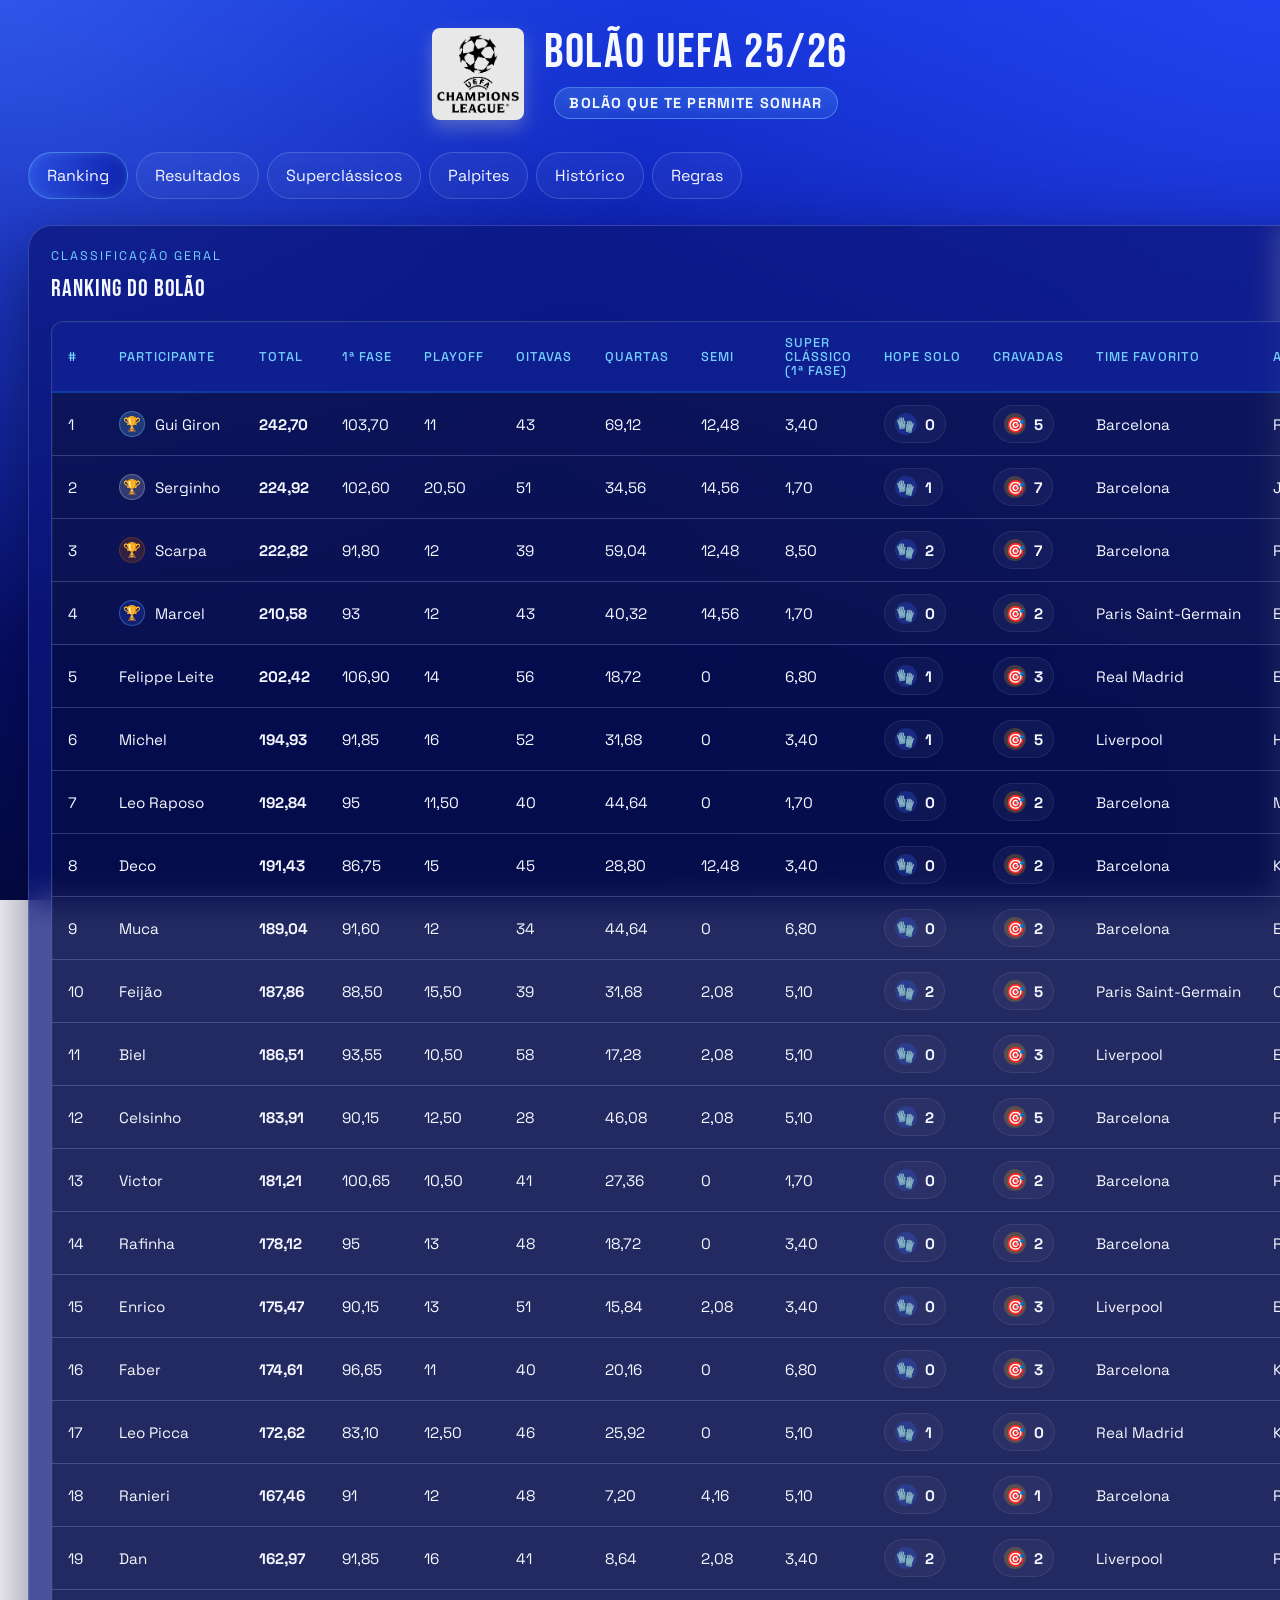
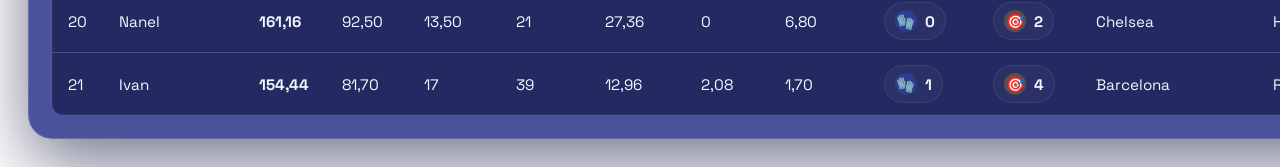
==== commit 3386b3a2: "chore: atualizar ida atletico arsenal" ====
--- a/2025-26/index.html
+++ b/2025-26/index.html
@@ -265,9 +265,9 @@
     <script src="./league-phase.js?v=30.0"></script>
     <script src="./api/ranking.js?v=40.0"></script>
     <script src="./api/matches.js?v=39.0"></script>
-    <script src="./data.js?v=48.0"></script>
+    <script src="./data.js?v=50.0"></script>
     <script src="./results-data.js?v=32.0"></script>
     <script src="./superclassicos.js?v=38.0"></script>
-    <script src="./app.js?v=102.0"></script>
+    <script src="./app.js?v=103.0"></script>
   </body>
 </html>
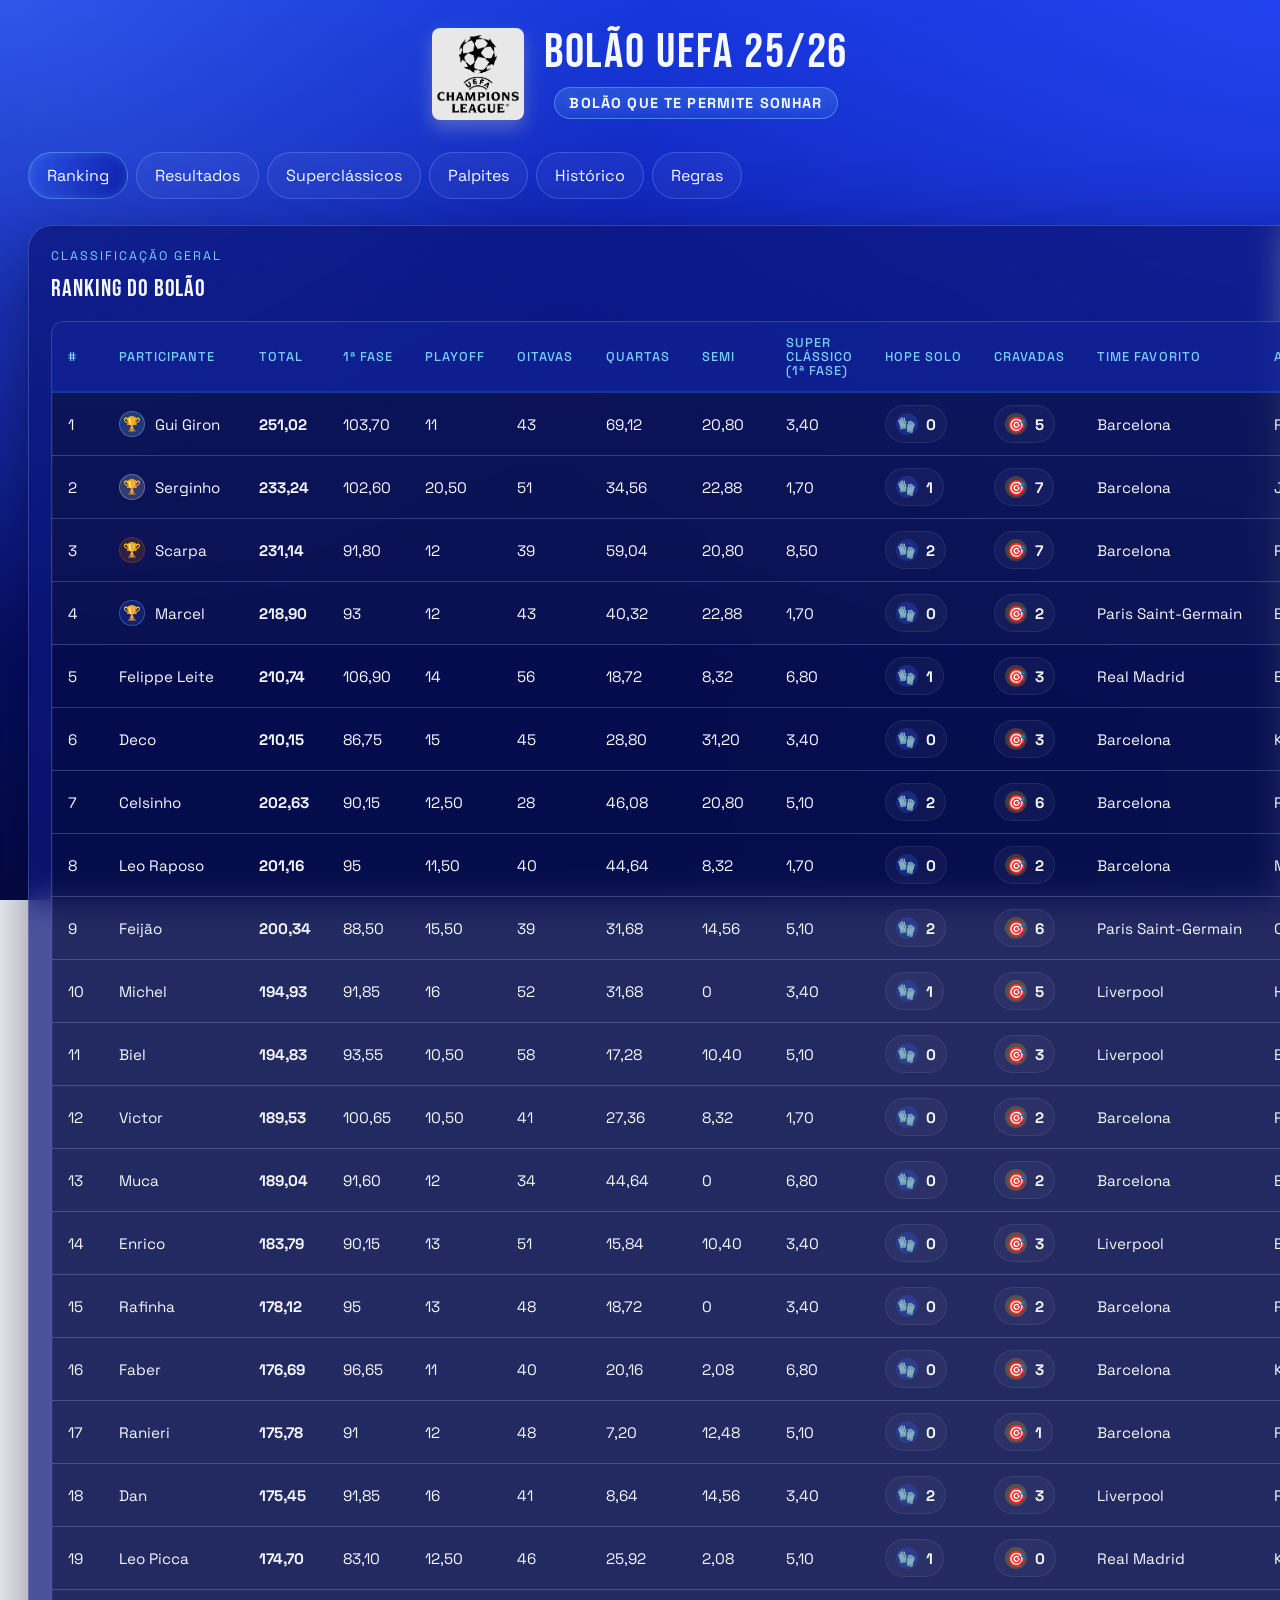
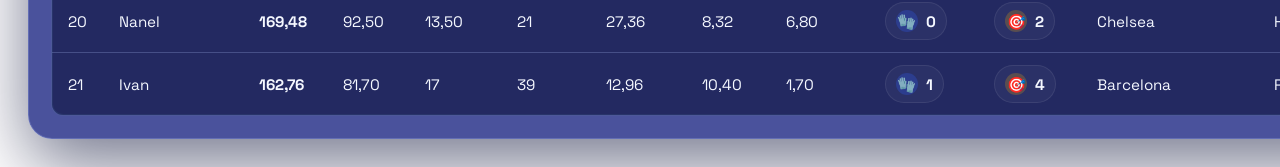
==== commit a95c5620: "chore: atualizar volta arsenal atletico" ====
--- a/2025-26/index.html
+++ b/2025-26/index.html
@@ -265,9 +265,9 @@
     <script src="./league-phase.js?v=30.0"></script>
     <script src="./api/ranking.js?v=40.0"></script>
     <script src="./api/matches.js?v=39.0"></script>
-    <script src="./data.js?v=50.0"></script>
+    <script src="./data.js?v=51.0"></script>
     <script src="./results-data.js?v=32.0"></script>
     <script src="./superclassicos.js?v=38.0"></script>
-    <script src="./app.js?v=103.0"></script>
+    <script src="./app.js?v=104.0"></script>
   </body>
 </html>
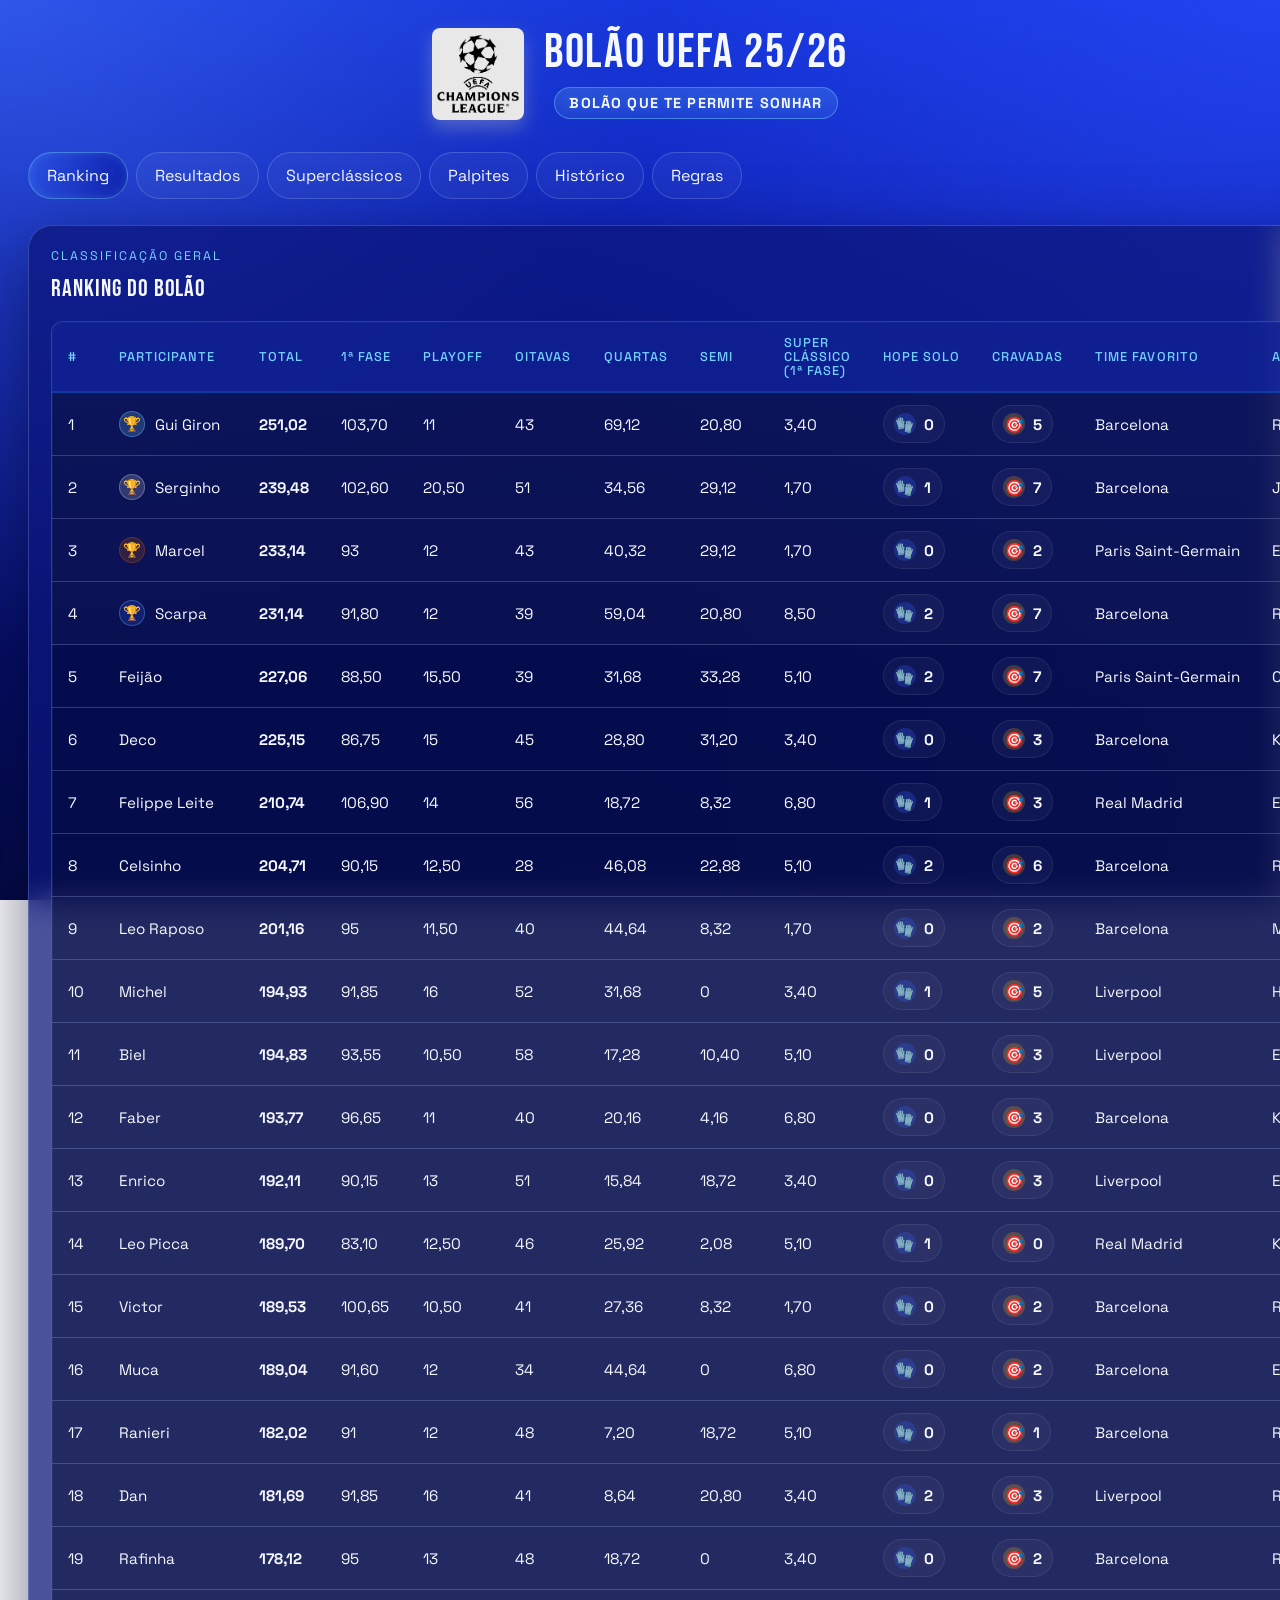
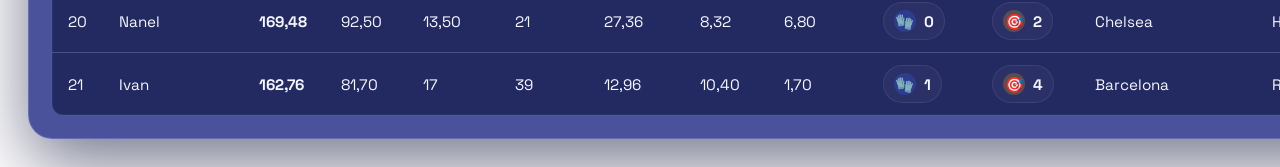
==== commit 4f69d21c: "chore: atualizar volta bayern psg" ====
--- a/2025-26/index.html
+++ b/2025-26/index.html
@@ -265,9 +265,9 @@
     <script src="./league-phase.js?v=30.0"></script>
     <script src="./api/ranking.js?v=40.0"></script>
     <script src="./api/matches.js?v=39.0"></script>
-    <script src="./data.js?v=51.0"></script>
+    <script src="./data.js?v=52.0"></script>
     <script src="./results-data.js?v=32.0"></script>
     <script src="./superclassicos.js?v=38.0"></script>
-    <script src="./app.js?v=104.0"></script>
+    <script src="./app.js?v=105.0"></script>
   </body>
 </html>
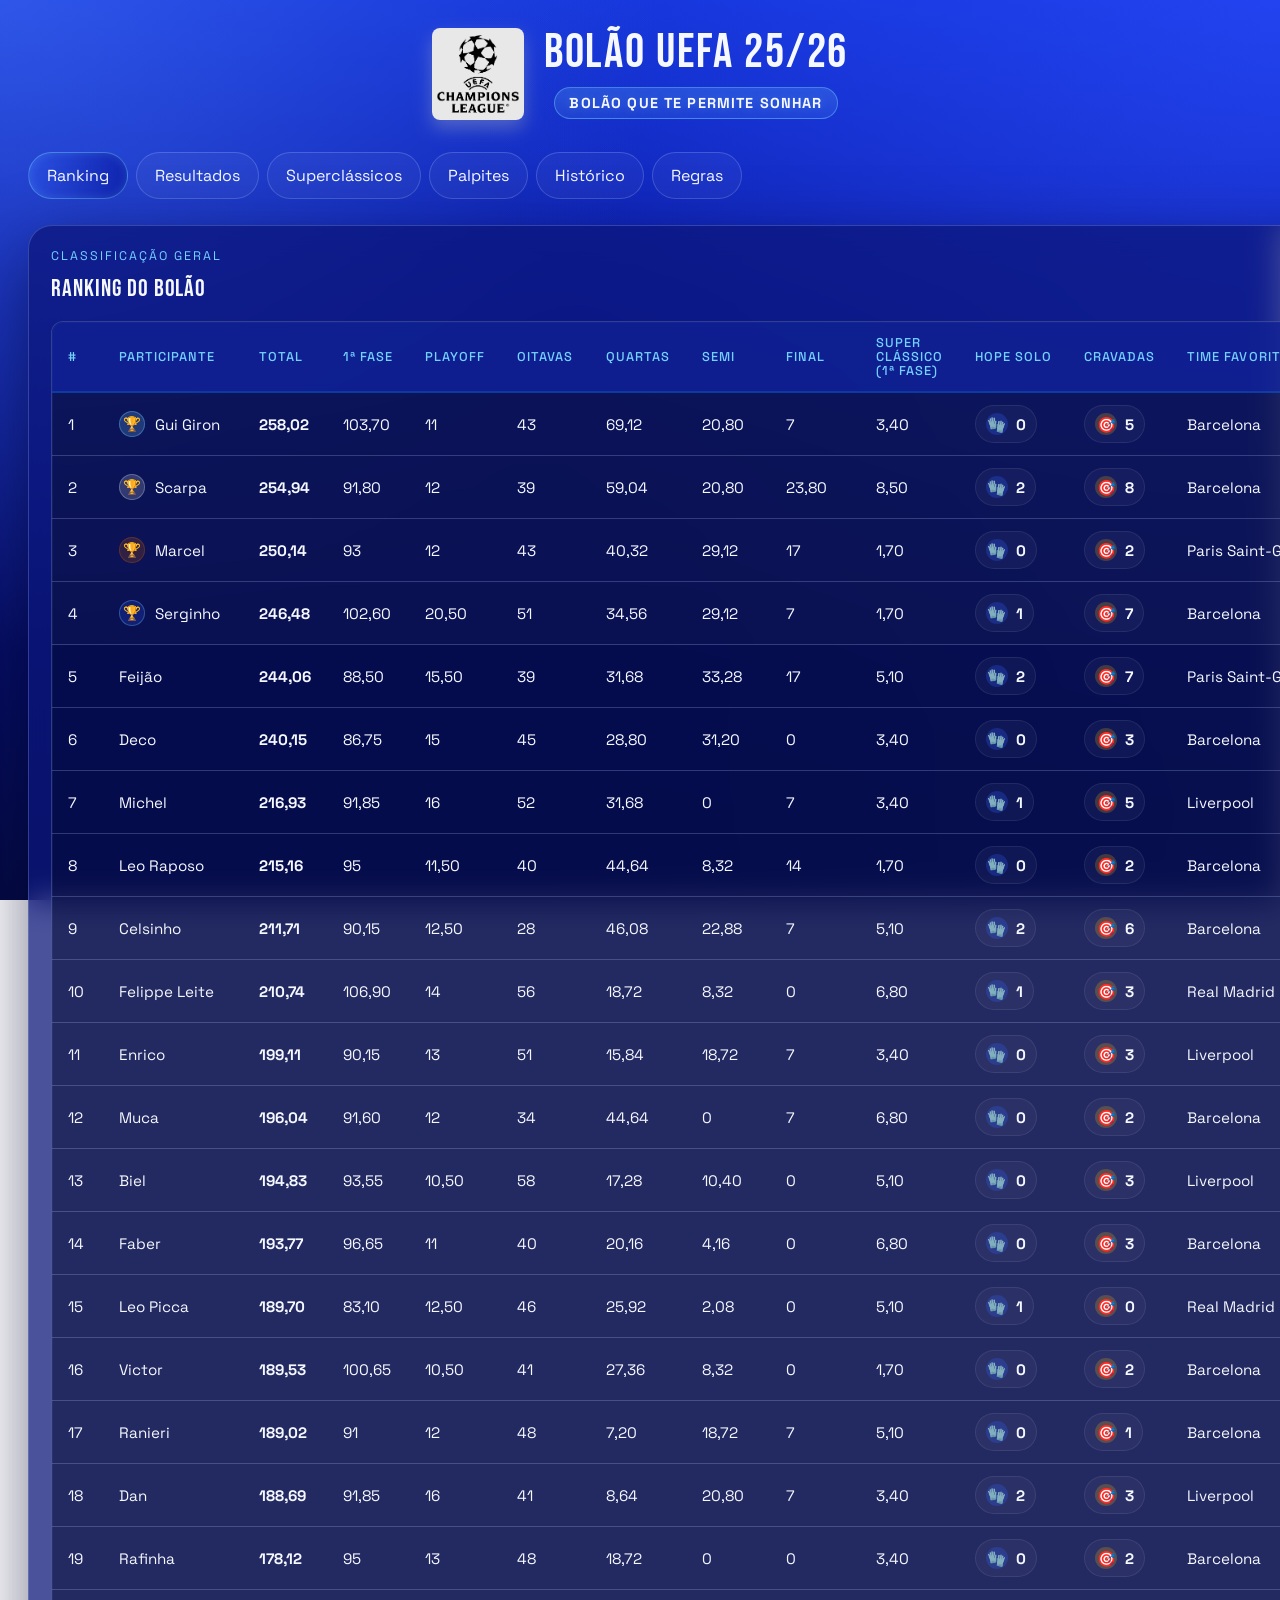
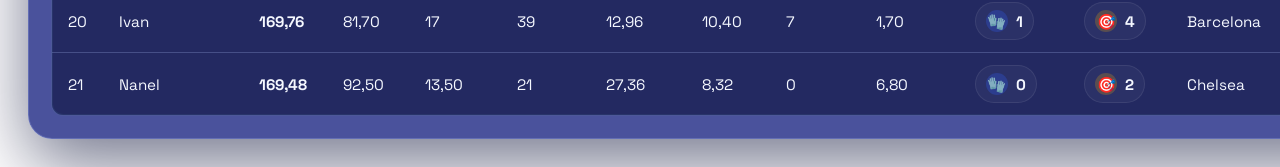
==== commit 09417a1b: "chore: fechar bolao 2025-26" ====
--- a/2025-26/index.html
+++ b/2025-26/index.html
@@ -88,6 +88,7 @@
                     <th>Oitavas</th>
                     <th>Quartas</th>
                     <th>Semi</th>
+                    <th>Final</th>
                     <th class="ranking-col-superclassic">
                       <span>Super</span>
                       <span>clássico</span>
@@ -265,9 +266,9 @@
     <script src="./league-phase.js?v=30.0"></script>
     <script src="./api/ranking.js?v=40.0"></script>
     <script src="./api/matches.js?v=39.0"></script>
-    <script src="./data.js?v=52.0"></script>
+    <script src="./data.js?v=55.0"></script>
     <script src="./results-data.js?v=32.0"></script>
     <script src="./superclassicos.js?v=38.0"></script>
-    <script src="./app.js?v=105.0"></script>
+    <script src="./app.js?v=107.0"></script>
   </body>
 </html>
